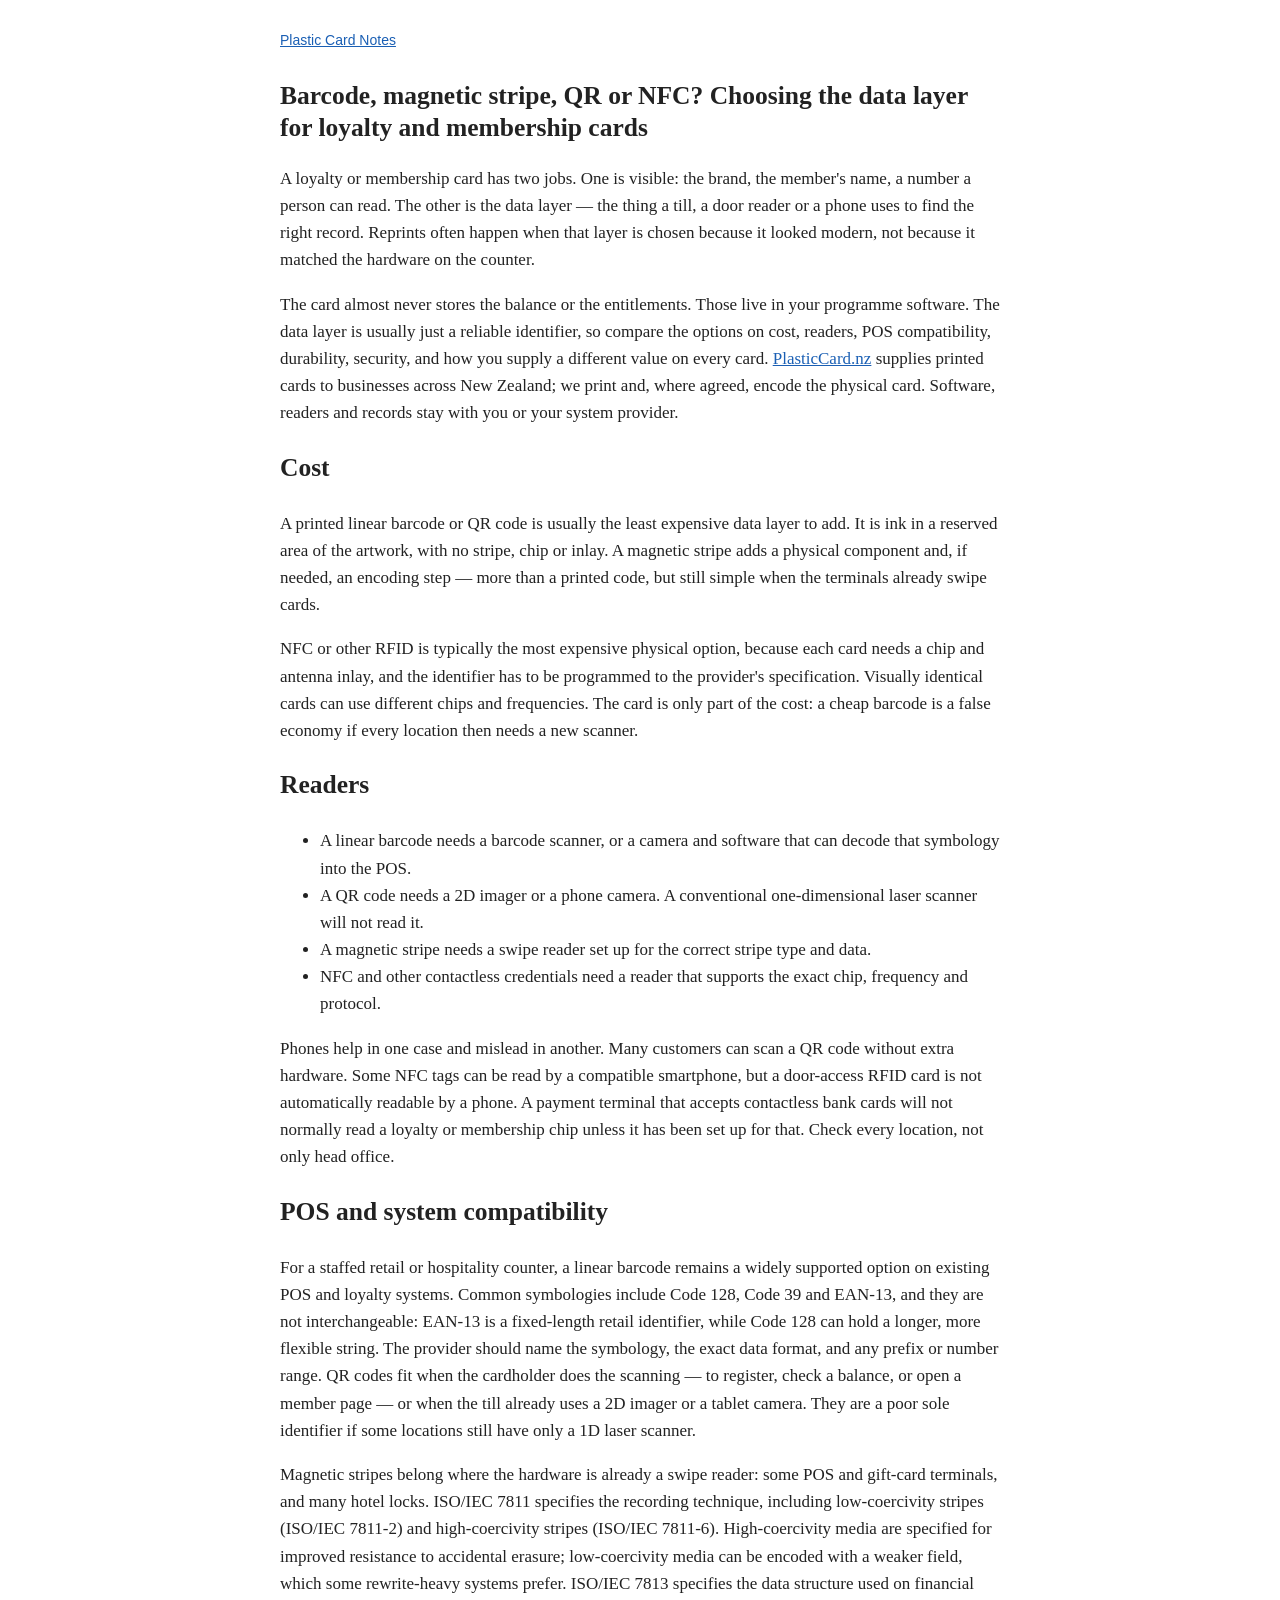
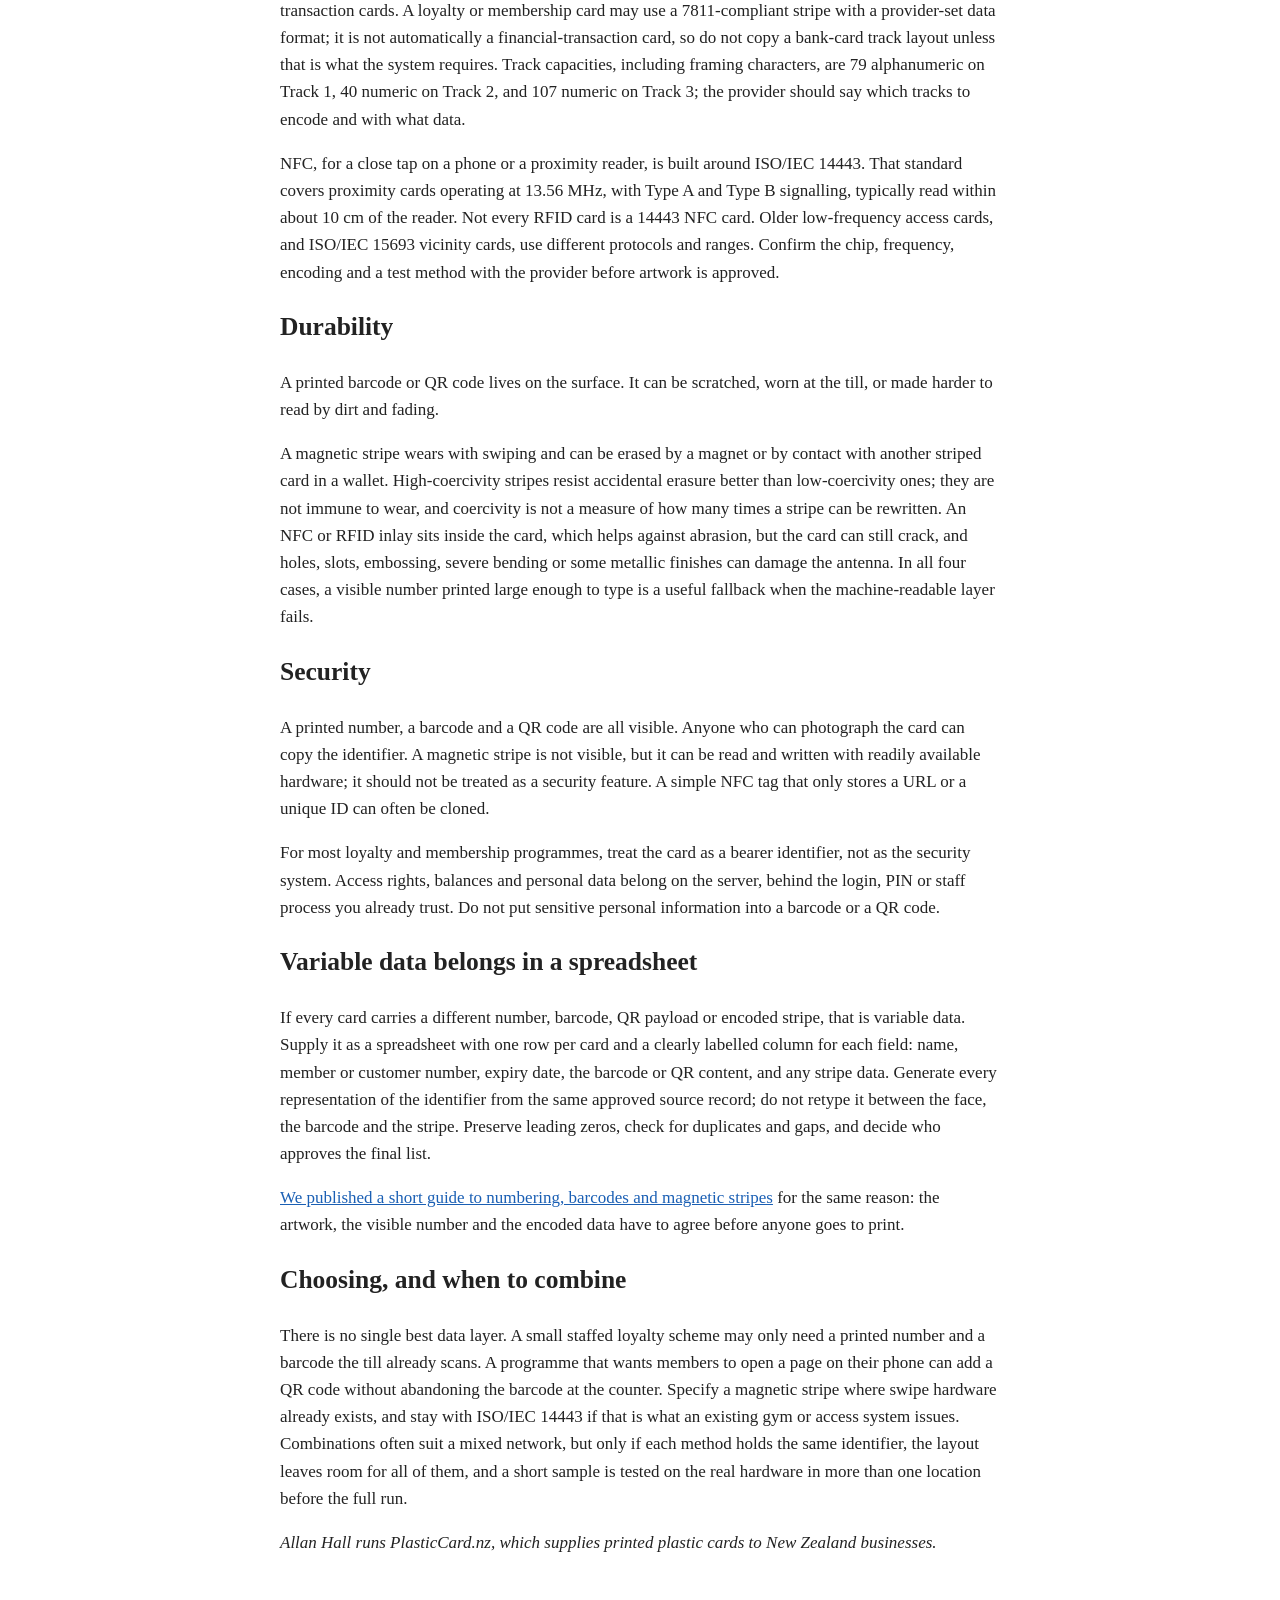
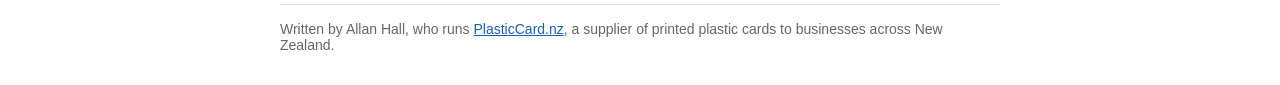
==== loyalty-card-data-layer/index.html @ 965aeb99 "Rename loytmp.html to loyalty-card-data-layer/index.html" ====
<!doctype html><html lang="en-NZ"><head><meta charset="utf-8"><meta name="viewport" content="width=device-width,initial-scale=1"><title>Barcode, magnetic stripe, QR or NFC? Choosing the data layer for loyalty and membership cards</title><meta name="description" content="Barcode, magnetic stripe, QR or NFC: honest trade-offs for choosing the data layer on loyalty and membership cards."><meta name="author" content="Allan Hall"><link rel="canonical" href="https://plasticcard-nz.github.io/loyalty-card-data-layer/"><style>body{max-width:720px;margin:2rem auto;padding:0 1rem;font:17px/1.6 Georgia,serif;color:#222}a{color:#1a5fb4}h1{line-height:1.25}nav{font:14px sans-serif;margin-bottom:2rem}footer{font:14px sans-serif;color:#666;margin-top:3rem;border-top:1px solid #ddd;padding-top:1rem}</style></head><body><nav><a href="/">Plastic Card Notes</a></nav><article><h1>Barcode, magnetic stripe, QR or NFC? Choosing the data layer for loyalty and membership cards</h1>
<p>A loyalty or membership card has two jobs. One is visible: the brand, the member's name, a number a person can read. The other is the data layer — the thing a till, a door reader or a phone uses to find the right record. Reprints often happen when that layer is chosen because it looked modern, not because it matched the hardware on the counter.</p>
<p>The card almost never stores the balance or the entitlements. Those live in your programme software. The data layer is usually just a reliable identifier, so compare the options on cost, readers, POS compatibility, durability, security, and how you supply a different value on every card. <a href="https://plasticcard.nz/">PlasticCard.nz</a> supplies printed cards to businesses across New Zealand; we print and, where agreed, encode the physical card. Software, readers and records stay with you or your system provider.</p>
<h2>Cost</h2>
<p>A printed linear barcode or QR code is usually the least expensive data layer to add. It is ink in a reserved area of the artwork, with no stripe, chip or inlay. A magnetic stripe adds a physical component and, if needed, an encoding step — more than a printed code, but still simple when the terminals already swipe cards.</p>
<p>NFC or other RFID is typically the most expensive physical option, because each card needs a chip and antenna inlay, and the identifier has to be programmed to the provider's specification. Visually identical cards can use different chips and frequencies. The card is only part of the cost: a cheap barcode is a false economy if every location then needs a new scanner.</p>
<h2>Readers</h2>
<ul>
<li>A linear barcode needs a barcode scanner, or a camera and software that can decode that symbology into the POS.</li>
<li>A QR code needs a 2D imager or a phone camera. A conventional one-dimensional laser scanner will not read it.</li>
<li>A magnetic stripe needs a swipe reader set up for the correct stripe type and data.</li>
<li>NFC and other contactless credentials need a reader that supports the exact chip, frequency and protocol.</li>
</ul>
<p>Phones help in one case and mislead in another. Many customers can scan a QR code without extra hardware. Some NFC tags can be read by a compatible smartphone, but a door-access RFID card is not automatically readable by a phone. A payment terminal that accepts contactless bank cards will not normally read a loyalty or membership chip unless it has been set up for that. Check every location, not only head office.</p>
<h2>POS and system compatibility</h2>
<p>For a staffed retail or hospitality counter, a linear barcode remains a widely supported option on existing POS and loyalty systems. Common symbologies include Code 128, Code 39 and EAN-13, and they are not interchangeable: EAN-13 is a fixed-length retail identifier, while Code 128 can hold a longer, more flexible string. The provider should name the symbology, the exact data format, and any prefix or number range. QR codes fit when the cardholder does the scanning — to register, check a balance, or open a member page — or when the till already uses a 2D imager or a tablet camera. They are a poor sole identifier if some locations still have only a 1D laser scanner.</p>
<p>Magnetic stripes belong where the hardware is already a swipe reader: some POS and gift-card terminals, and many hotel locks. ISO/IEC 7811 specifies the recording technique, including low-coercivity stripes (ISO/IEC 7811-2) and high-coercivity stripes (ISO/IEC 7811-6). High-coercivity media are specified for improved resistance to accidental erasure; low-coercivity media can be encoded with a weaker field, which some rewrite-heavy systems prefer. ISO/IEC 7813 specifies the data structure used on financial transaction cards. A loyalty or membership card may use a 7811-compliant stripe with a provider-set data format; it is not automatically a financial-transaction card, so do not copy a bank-card track layout unless that is what the system requires. Track capacities, including framing characters, are 79 alphanumeric on Track 1, 40 numeric on Track 2, and 107 numeric on Track 3; the provider should say which tracks to encode and with what data.</p>
<p>NFC, for a close tap on a phone or a proximity reader, is built around ISO/IEC 14443. That standard covers proximity cards operating at 13.56 MHz, with Type A and Type B signalling, typically read within about 10 cm of the reader. Not every RFID card is a 14443 NFC card. Older low-frequency access cards, and ISO/IEC 15693 vicinity cards, use different protocols and ranges. Confirm the chip, frequency, encoding and a test method with the provider before artwork is approved.</p>
<h2>Durability</h2>
<p>A printed barcode or QR code lives on the surface. It can be scratched, worn at the till, or made harder to read by dirt and fading.</p>
<p>A magnetic stripe wears with swiping and can be erased by a magnet or by contact with another striped card in a wallet. High-coercivity stripes resist accidental erasure better than low-coercivity ones; they are not immune to wear, and coercivity is not a measure of how many times a stripe can be rewritten. An NFC or RFID inlay sits inside the card, which helps against abrasion, but the card can still crack, and holes, slots, embossing, severe bending or some metallic finishes can damage the antenna. In all four cases, a visible number printed large enough to type is a useful fallback when the machine-readable layer fails.</p>
<h2>Security</h2>
<p>A printed number, a barcode and a QR code are all visible. Anyone who can photograph the card can copy the identifier. A magnetic stripe is not visible, but it can be read and written with readily available hardware; it should not be treated as a security feature. A simple NFC tag that only stores a URL or a unique ID can often be cloned.</p>
<p>For most loyalty and membership programmes, treat the card as a bearer identifier, not as the security system. Access rights, balances and personal data belong on the server, behind the login, PIN or staff process you already trust. Do not put sensitive personal information into a barcode or a QR code.</p>
<h2>Variable data belongs in a spreadsheet</h2>
<p>If every card carries a different number, barcode, QR payload or encoded stripe, that is variable data. Supply it as a spreadsheet with one row per card and a clearly labelled column for each field: name, member or customer number, expiry date, the barcode or QR content, and any stripe data. Generate every representation of the identifier from the same approved source record; do not retype it between the face, the barcode and the stripe. Preserve leading zeros, check for duplicates and gaps, and decide who approves the final list.</p>
<p><a href="https://plasticcard.nz/barcode-numbering-magnetic-stripe-guide/">We published a short guide to numbering, barcodes and magnetic stripes</a> for the same reason: the artwork, the visible number and the encoded data have to agree before anyone goes to print.</p>
<h2>Choosing, and when to combine</h2>
<p>There is no single best data layer. A small staffed loyalty scheme may only need a printed number and a barcode the till already scans. A programme that wants members to open a page on their phone can add a QR code without abandoning the barcode at the counter. Specify a magnetic stripe where swipe hardware already exists, and stay with ISO/IEC 14443 if that is what an existing gym or access system issues. Combinations often suit a mixed network, but only if each method holds the same identifier, the layout leaves room for all of them, and a short sample is tested on the real hardware in more than one location before the full run.</p>
<p><em>Allan Hall runs PlasticCard.nz, which supplies printed plastic cards to New Zealand businesses.</em></p></article><footer>Written by Allan Hall, who runs <a href="https://plasticcard.nz/">PlasticCard.nz</a>, a supplier of printed plastic cards to businesses across New Zealand.</footer></body></html>
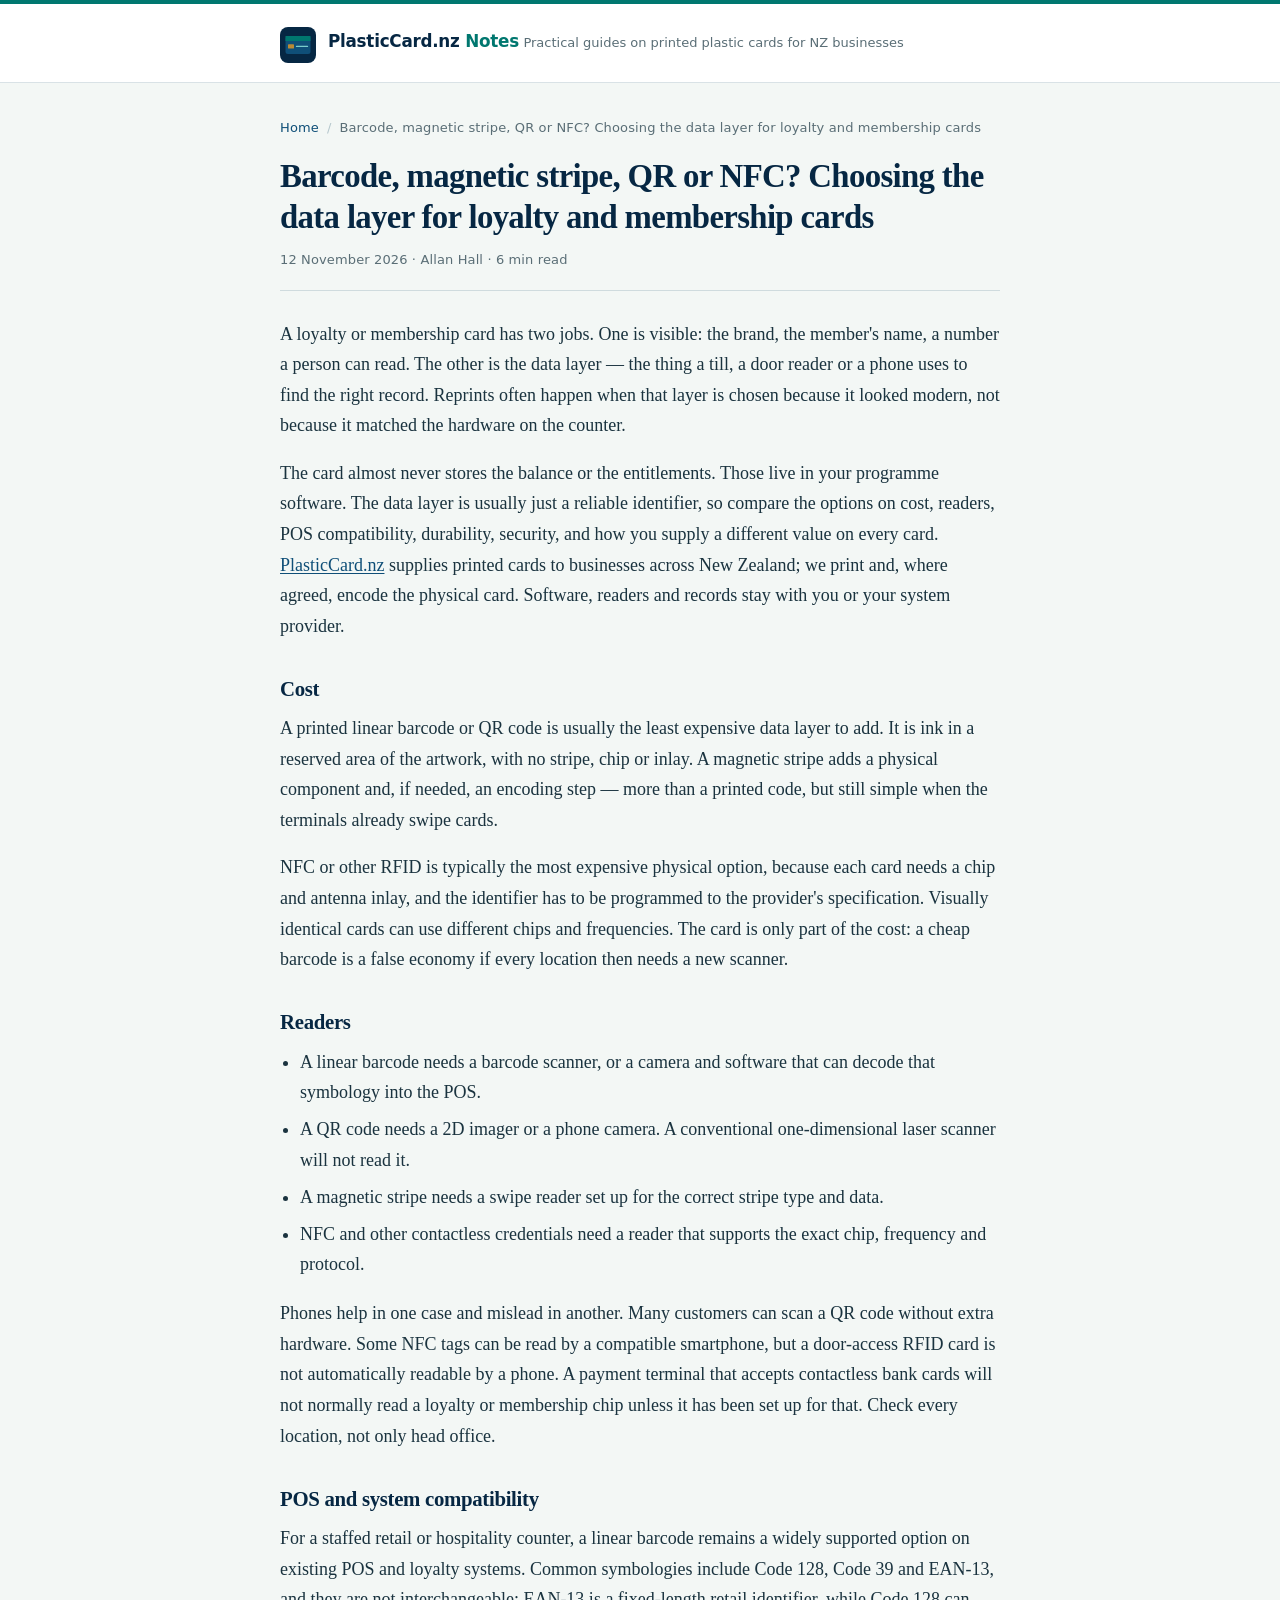
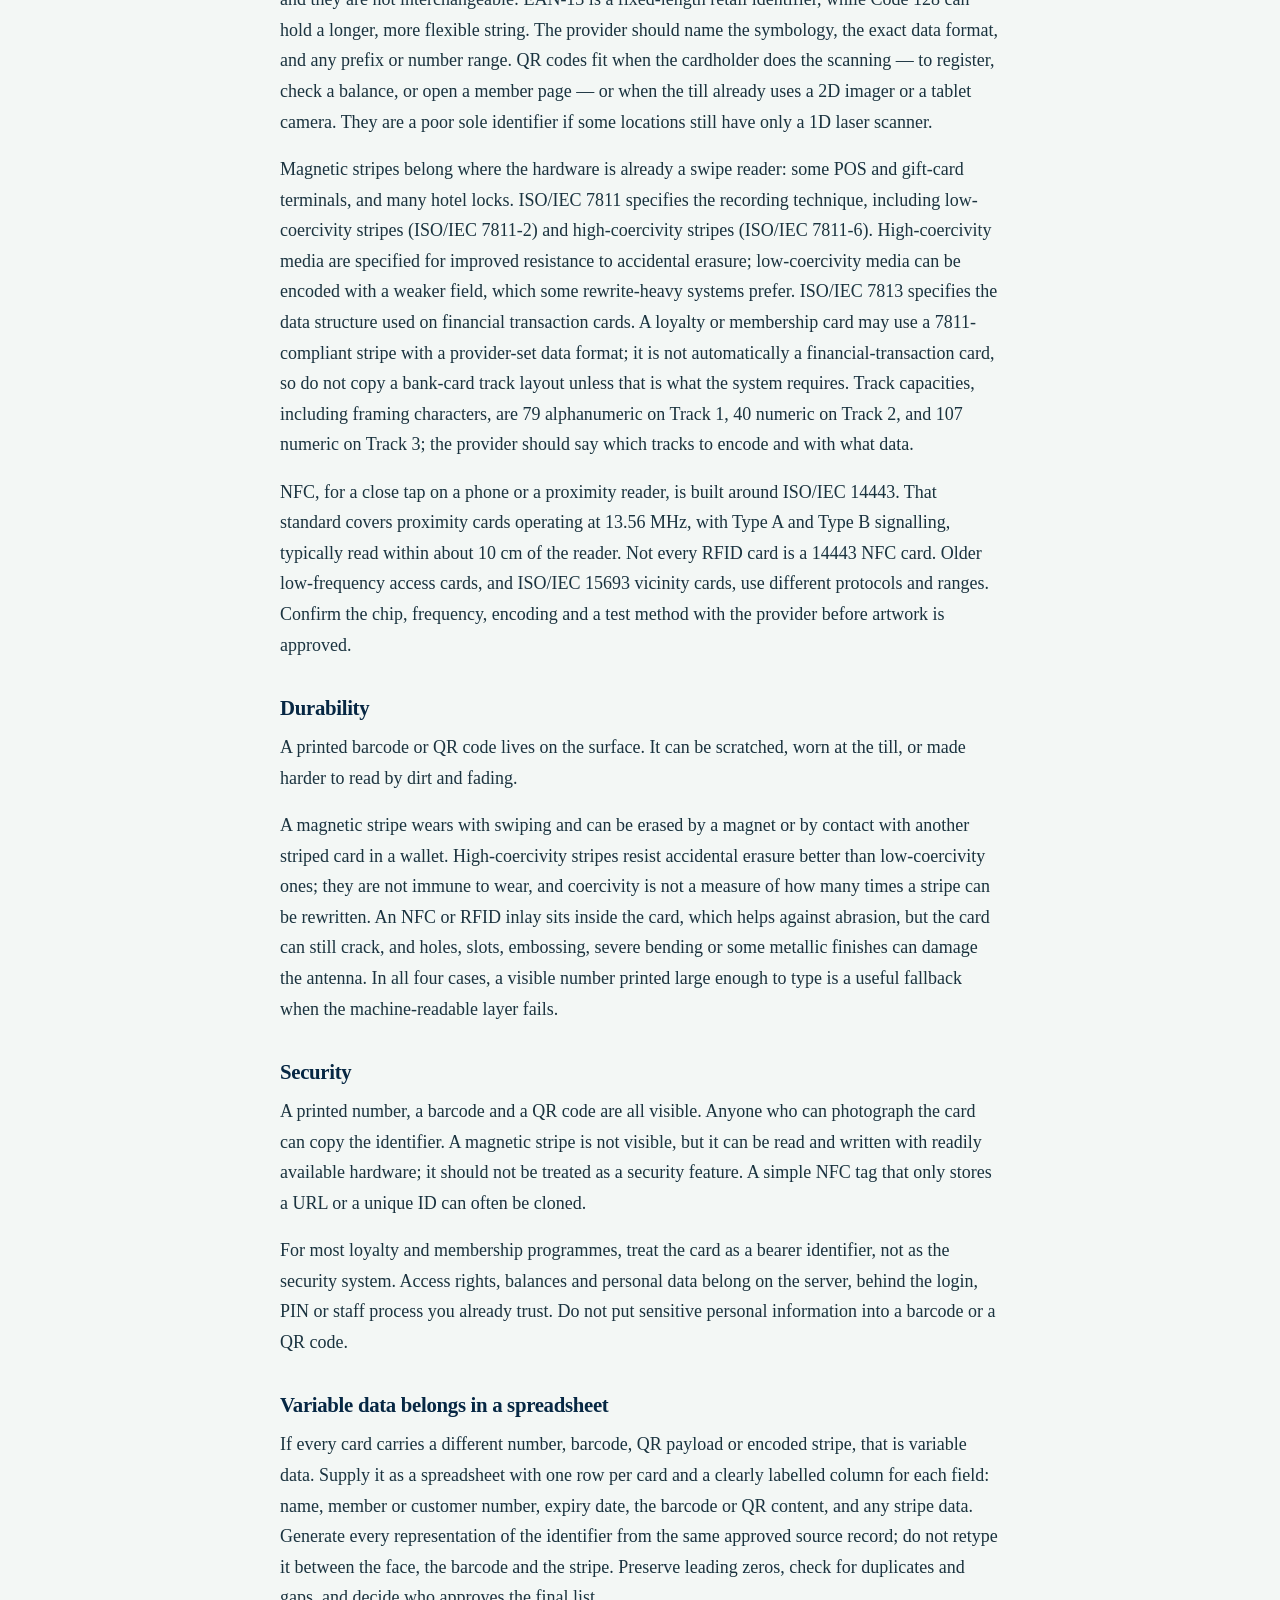
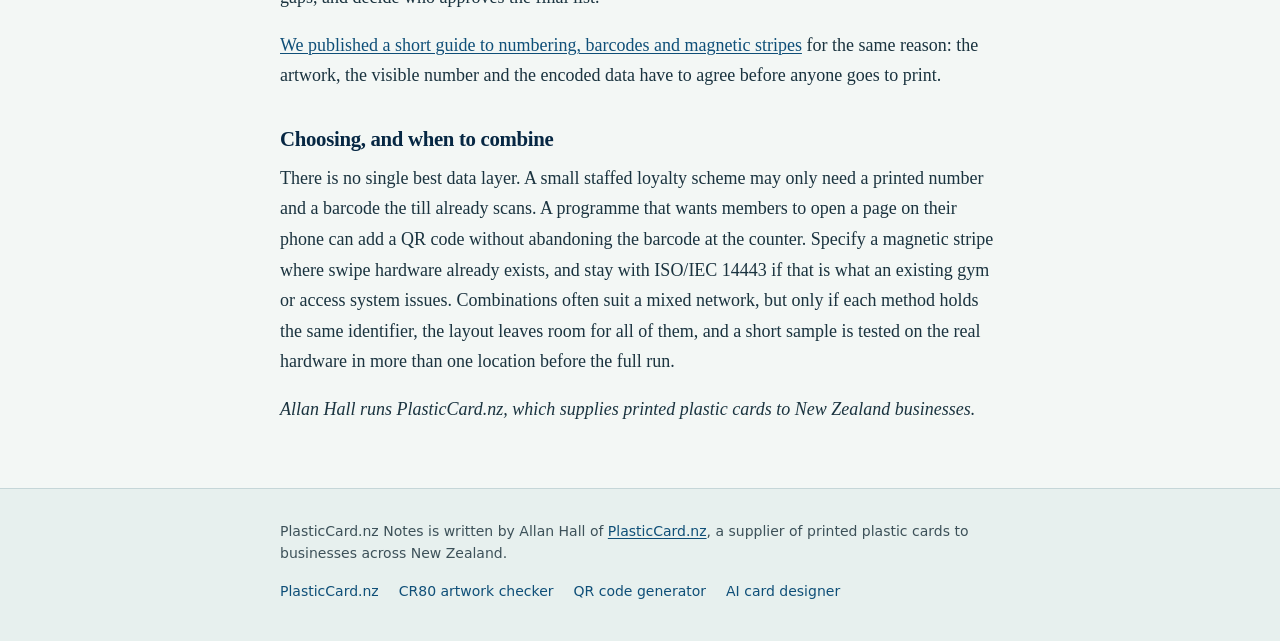
==== commit 59f5944e: "Redesign site" ====
--- a/loyalty-card-data-layer/index.html
+++ b/loyalty-card-data-layer/index.html
@@ -1,4 +1,56 @@
-<!doctype html><html lang="en-NZ"><head><meta charset="utf-8"><meta name="viewport" content="width=device-width,initial-scale=1"><title>Barcode, magnetic stripe, QR or NFC? Choosing the data layer for loyalty and membership cards</title><meta name="description" content="Barcode, magnetic stripe, QR or NFC: honest trade-offs for choosing the data layer on loyalty and membership cards."><meta name="author" content="Allan Hall"><link rel="canonical" href="https://plasticcard-nz.github.io/loyalty-card-data-layer/"><style>body{max-width:720px;margin:2rem auto;padding:0 1rem;font:17px/1.6 Georgia,serif;color:#222}a{color:#1a5fb4}h1{line-height:1.25}nav{font:14px sans-serif;margin-bottom:2rem}footer{font:14px sans-serif;color:#666;margin-top:3rem;border-top:1px solid #ddd;padding-top:1rem}</style></head><body><nav><a href="/">Plastic Card Notes</a></nav><article><h1>Barcode, magnetic stripe, QR or NFC? Choosing the data layer for loyalty and membership cards</h1>
+<!doctype html>
+<html lang="en-NZ">
+<head>
+  <meta charset="utf-8">
+  <meta name="viewport" content="width=device-width, initial-scale=1">
+  <title>Barcode, magnetic stripe, QR or NFC? Choosing the data layer for loyalty and membership cards — PlasticCard.nz Notes</title>
+  <meta name="description" content="Barcode, magnetic stripe, QR or NFC: honest trade-offs for choosing the data layer on loyalty and membership cards.">
+  <meta name="author" content="Allan Hall">
+  <meta name="robots" content="index,follow">
+  <link rel="canonical" href="https://plasticcard-nz.github.io/loyalty-card-data-layer/">
+  <link rel="icon" href="/favicon.svg" type="image/svg+xml">
+  <link rel="stylesheet" href="/assets/style.css">
+  <meta property="og:type" content="article">
+  <meta property="og:site_name" content="PlasticCard.nz Notes">
+  <meta property="og:title" content="Barcode, magnetic stripe, QR or NFC? Choosing the data layer for loyalty and membership cards — PlasticCard.nz Notes">
+  <meta property="og:description" content="Barcode, magnetic stripe, QR or NFC: honest trade-offs for choosing the data layer on loyalty and membership cards.">
+  <meta property="og:url" content="https://plasticcard-nz.github.io/loyalty-card-data-layer/">
+  <meta property="og:locale" content="en_NZ">
+  <meta name="twitter:card" content="summary">
+  <meta name="twitter:title" content="Barcode, magnetic stripe, QR or NFC? Choosing the data layer for loyalty and membership cards — PlasticCard.nz Notes">
+  <meta name="twitter:description" content="Barcode, magnetic stripe, QR or NFC: honest trade-offs for choosing the data layer on loyalty and membership cards.">
+  <meta property="article:published_time" content="2026-11-12">
+  <meta property="article:modified_time" content="2026-11-13">
+  <meta property="article:author" content="Allan Hall">
+  <script type="application/ld+json">{"@context":"https://schema.org","@type":"Article","headline":"Barcode, magnetic stripe, QR or NFC? Choosing the data layer for loyalty and membership cards","description":"Barcode, magnetic stripe, QR or NFC: honest trade-offs for choosing the data layer on loyalty and membership cards.","datePublished":"2026-11-12","dateModified":"2026-11-13","inLanguage":"en-NZ","author":{"@type":"Person","name":"Allan Hall","url":"https://plasticcard.nz/"},"publisher":{"@type":"Organization","name":"PlasticCard.nz","url":"https://plasticcard.nz/"},"mainEntityOfPage":{"@type":"WebPage","@id":"https://plasticcard-nz.github.io/loyalty-card-data-layer/"},"url":"https://plasticcard-nz.github.io/loyalty-card-data-layer/"}</script>
+</head>
+<body>
+<a class="skip" href="#content">Skip to content</a>
+<header class="site-header">
+  <div class="wrap">
+    <a class="brand" href="/">
+      <img class="brand-mark" src="/assets/mark.svg" width="36" height="36" alt="">
+      <span>
+        <span class="wordmark">PlasticCard.nz <span class="notes">Notes</span></span>
+        <span class="tagline">Practical guides on printed plastic cards for NZ businesses</span>
+      </span>
+    </a>
+  </div>
+</header>
+<main id="content" class="site-main">
+  <div class="wrap">
+    <article>
+      <header class="article-header">
+        <nav aria-label="Breadcrumb">
+          <ol class="breadcrumb">
+            <li><a href="/">Home</a></li>
+            <li aria-current="page">Barcode, magnetic stripe, QR or NFC? Choosing the data layer for loyalty and membership cards</li>
+          </ol>
+        </nav>
+        <h1>Barcode, magnetic stripe, QR or NFC? Choosing the data layer for loyalty and membership cards</h1>
+        <p class="byline"><time datetime="2026-11-12">12 November 2026</time> · Allan Hall · 6 min read</p>
+      </header>
+      <div class="article-body">
 <p>A loyalty or membership card has two jobs. One is visible: the brand, the member's name, a number a person can read. The other is the data layer — the thing a till, a door reader or a phone uses to find the right record. Reprints often happen when that layer is chosen because it looked modern, not because it matched the hardware on the counter.</p>
 <p>The card almost never stores the balance or the entitlements. Those live in your programme software. The data layer is usually just a reliable identifier, so compare the options on cost, readers, POS compatibility, durability, security, and how you supply a different value on every card. <a href="https://plasticcard.nz/">PlasticCard.nz</a> supplies printed cards to businesses across New Zealand; we print and, where agreed, encode the physical card. Software, readers and records stay with you or your system provider.</p>
 <h2>Cost</h2>
@@ -27,4 +79,21 @@
 <p><a href="https://plasticcard.nz/barcode-numbering-magnetic-stripe-guide/">We published a short guide to numbering, barcodes and magnetic stripes</a> for the same reason: the artwork, the visible number and the encoded data have to agree before anyone goes to print.</p>
 <h2>Choosing, and when to combine</h2>
 <p>There is no single best data layer. A small staffed loyalty scheme may only need a printed number and a barcode the till already scans. A programme that wants members to open a page on their phone can add a QR code without abandoning the barcode at the counter. Specify a magnetic stripe where swipe hardware already exists, and stay with ISO/IEC 14443 if that is what an existing gym or access system issues. Combinations often suit a mixed network, but only if each method holds the same identifier, the layout leaves room for all of them, and a short sample is tested on the real hardware in more than one location before the full run.</p>
-<p><em>Allan Hall runs PlasticCard.nz, which supplies printed plastic cards to New Zealand businesses.</em></p></article><footer>Written by Allan Hall, who runs <a href="https://plasticcard.nz/">PlasticCard.nz</a>, a supplier of printed plastic cards to businesses across New Zealand.</footer></body></html>
+<p><em>Allan Hall runs PlasticCard.nz, which supplies printed plastic cards to New Zealand businesses.</em></p>
+      </div>
+    </article>
+  </div>
+</main>
+<footer class="site-footer">
+  <div class="wrap">
+    <p>PlasticCard.nz Notes is written by Allan Hall of <a href="https://plasticcard.nz/">PlasticCard.nz</a>, a supplier of printed plastic cards to businesses across New Zealand.</p>
+    <ul class="footer-links">
+      <li><a href="https://plasticcard.nz/">PlasticCard.nz</a></li>
+      <li><a href="https://plasticcard.nz/tools/card-artwork-checker/">CR80 artwork checker</a></li>
+      <li><a href="https://plasticcard.nz/tools/qr-code-generator/">QR code generator</a></li>
+      <li><a href="https://designer.plasticcard.nz/">AI card designer</a></li>
+    </ul>
+  </div>
+</footer>
+</body>
+</html>
--- a/assets/style.css
+++ b/assets/style.css
@@ -0,0 +1,307 @@
+/* PlasticCard.nz Notes — self-contained site styles. No trackers. */
+:root {
+  --ink: #102b3a;
+  --body: #1a333f;
+  --muted: #5a6e76;
+  --line: rgba(22, 77, 101, 0.16);
+  --line-strong: rgba(22, 77, 101, 0.28);
+  --paper: #f3f7f5;
+  --white: #ffffff;
+  --teal: #00776f;
+  --teal-hover: #005e58;
+  --teal-bright: #00a99b;
+  --blue: #0f4f78;
+  --navy: #062743;
+  --gold: #b98a35;
+  --footer-bg: #e7f0ee;
+  --shadow: 0 8px 24px rgba(16, 43, 58, 0.07);
+  --radius: 10px;
+  --max: 45rem; /* 720px */
+  --font-serif: "Iowan Old Style", "Palatino Linotype", Palatino, "Book Antiqua", Georgia, "Times New Roman", serif;
+  --font-sans: "Segoe UI", system-ui, -apple-system, "Helvetica Neue", Helvetica, Arial, sans-serif;
+}
+
+*,
+*::before,
+*::after { box-sizing: border-box; }
+
+html {
+  color-scheme: light;
+  -webkit-text-size-adjust: 100%;
+  scroll-behavior: smooth;
+}
+
+body {
+  margin: 0;
+  background: var(--paper);
+  color: var(--body);
+  font-family: var(--font-serif);
+  font-size: 1.125rem;
+  line-height: 1.7;
+}
+
+img, svg { max-width: 100%; display: block; }
+
+a {
+  color: var(--blue);
+  text-underline-offset: 0.12em;
+  text-decoration-thickness: 1px;
+}
+a:hover { color: var(--teal-hover); }
+a:focus-visible {
+  outline: 2px solid var(--teal);
+  outline-offset: 2px;
+  border-radius: 2px;
+}
+
+.skip {
+  position: absolute;
+  left: 0.75rem;
+  top: -3rem;
+  z-index: 10;
+  background: var(--navy);
+  color: #fff;
+  padding: 0.4rem 0.7rem;
+  font-family: var(--font-sans);
+  font-size: 0.85rem;
+  text-decoration: none;
+  border-radius: 0 0 4px 4px;
+}
+.skip:focus { top: 0; color: #fff; }
+
+.wrap {
+  width: min(var(--max), calc(100% - 2.5rem));
+  margin-inline: auto;
+}
+
+/* Header */
+.site-header {
+  background: var(--white);
+  border-top: 4px solid var(--teal);
+  border-bottom: 1px solid var(--line);
+  padding: 1.35rem 0 1.2rem;
+}
+
+.brand {
+  display: flex;
+  align-items: flex-start;
+  gap: 0.75rem;
+  text-decoration: none;
+  color: inherit;
+}
+.brand:hover { color: inherit; }
+.brand:hover .wordmark { color: var(--teal-hover); }
+
+.brand-mark {
+  flex: 0 0 36px;
+  width: 36px;
+  height: 36px;
+  margin-top: 0.1rem;
+}
+
+.wordmark {
+  font-family: var(--font-sans);
+  font-weight: 650;
+  font-size: 1.05rem;
+  letter-spacing: -0.015em;
+  color: var(--navy);
+  line-height: 1.2;
+}
+.wordmark .notes {
+  font-weight: 575;
+  color: var(--teal);
+}
+
+.tagline {
+  font-family: var(--font-sans);
+  font-size: 0.8125rem;
+  line-height: 1.4;
+  color: var(--muted);
+  margin: 0.2rem 0 0;
+  max-width: 26rem;
+}
+
+/* Main */
+.site-main {
+  padding: 2.25rem 0 1rem;
+}
+
+.intro {
+  margin: 0 0 2rem;
+  color: var(--body);
+}
+.intro p { margin: 0 0 0.85rem; }
+.intro p:last-child { margin-bottom: 0; }
+
+.section-label {
+  font-family: var(--font-sans);
+  font-size: 0.75rem;
+  font-weight: 650;
+  letter-spacing: 0.08em;
+  text-transform: uppercase;
+  color: var(--teal);
+  margin: 0 0 0.85rem;
+}
+
+/* Article cards on the home page */
+.card-list {
+  list-style: none;
+  margin: 0;
+  padding: 0;
+  display: grid;
+  gap: 1rem;
+}
+
+.card {
+  display: block;
+  background: var(--white);
+  border: 1px solid var(--line);
+  border-radius: var(--radius);
+  padding: 1.2rem 1.3rem 1.15rem;
+  text-decoration: none;
+  color: inherit;
+  box-shadow: var(--shadow);
+  transition: border-color 0.15s ease, transform 0.15s ease, box-shadow 0.15s ease;
+}
+.card:hover,
+.card:focus-visible {
+  border-color: var(--teal);
+  transform: translateY(-2px);
+  box-shadow: 0 12px 28px rgba(16, 43, 58, 0.1);
+  color: inherit;
+  outline: none;
+}
+
+.card h2 {
+  font-family: var(--font-serif);
+  font-size: 1.2rem;
+  font-weight: 650;
+  line-height: 1.35;
+  color: var(--navy);
+  margin: 0 0 0.45rem;
+}
+
+.card .summary {
+  margin: 0 0 0.8rem;
+  font-size: 1rem;
+  line-height: 1.55;
+  color: #3d5159;
+}
+
+.card .meta,
+.byline,
+.breadcrumb {
+  font-family: var(--font-sans);
+  font-size: 0.8125rem;
+  color: var(--muted);
+  letter-spacing: 0.01em;
+}
+
+.card .meta { margin: 0; }
+
+/* Article pages */
+.breadcrumb {
+  margin: 0 0 1.15rem;
+  padding: 0;
+  list-style: none;
+  display: flex;
+  flex-wrap: wrap;
+  gap: 0.35rem 0.5rem;
+  line-height: 1.4;
+}
+.breadcrumb li { display: inline; }
+.breadcrumb li:not(:last-child)::after {
+  content: "/";
+  margin-left: 0.5rem;
+  color: var(--line-strong);
+}
+.breadcrumb a { color: var(--blue); text-decoration: none; }
+.breadcrumb a:hover { text-decoration: underline; }
+.breadcrumb [aria-current="page"] { color: var(--muted); }
+
+.article-header {
+  margin-bottom: 1.75rem;
+  padding-bottom: 1.15rem;
+  border-bottom: 1px solid var(--line);
+}
+
+.article-header h1,
+.article-body h1 {
+  font-size: clamp(1.65rem, 2.4vw + 1rem, 2.05rem);
+  line-height: 1.25;
+  letter-spacing: -0.02em;
+  color: var(--navy);
+  font-weight: 650;
+  margin: 0 0 0.7rem;
+}
+
+.byline { margin: 0; }
+.byline time { color: var(--muted); }
+
+.article-body h2 {
+  font-size: 1.3rem;
+  line-height: 1.3;
+  color: var(--navy);
+  margin: 2.1rem 0 0.7rem;
+  letter-spacing: -0.015em;
+}
+
+.article-body p { margin: 0 0 1.05rem; }
+.article-body p:last-child { margin-bottom: 0; }
+
+.article-body ul,
+.article-body ol {
+  margin: 0 0 1.15rem;
+  padding-left: 1.25rem;
+}
+.article-body li { margin: 0 0 0.4rem; }
+.article-body li:last-child { margin-bottom: 0; }
+
+.article-body em { font-style: italic; }
+
+/* Footer */
+.site-footer {
+  margin-top: 3rem;
+  background: var(--footer-bg);
+  border-top: 1px solid var(--line);
+  padding: 2rem 0 2.4rem;
+  font-family: var(--font-sans);
+  font-size: 0.875rem;
+  line-height: 1.55;
+  color: var(--muted);
+}
+
+.site-footer p { margin: 0 0 1rem; color: #3d5159; }
+.site-footer a { color: var(--blue); }
+
+.footer-links {
+  list-style: none;
+  margin: 0;
+  padding: 0;
+  display: flex;
+  flex-wrap: wrap;
+  gap: 0.45rem 1.25rem;
+}
+.footer-links a { text-decoration: none; }
+.footer-links a:hover { text-decoration: underline; }
+
+@media (max-width: 40rem) {
+  body { font-size: 1.0625rem; }
+  .wrap { width: min(var(--max), calc(100% - 2rem)); }
+  .site-main { padding-top: 1.6rem; }
+  .card { padding: 1.05rem 1.1rem; }
+  .article-header h1 { font-size: 1.55rem; }
+}
+
+@media (prefers-reduced-motion: reduce) {
+  html { scroll-behavior: auto; }
+  .card { transition: none; }
+  .card:hover { transform: none; }
+}
+
+@media print {
+  .site-header { border-top-width: 0; }
+  .site-footer, .skip { display: none; }
+  body { background: #fff; font-size: 12pt; }
+  a { color: inherit; }
+}
